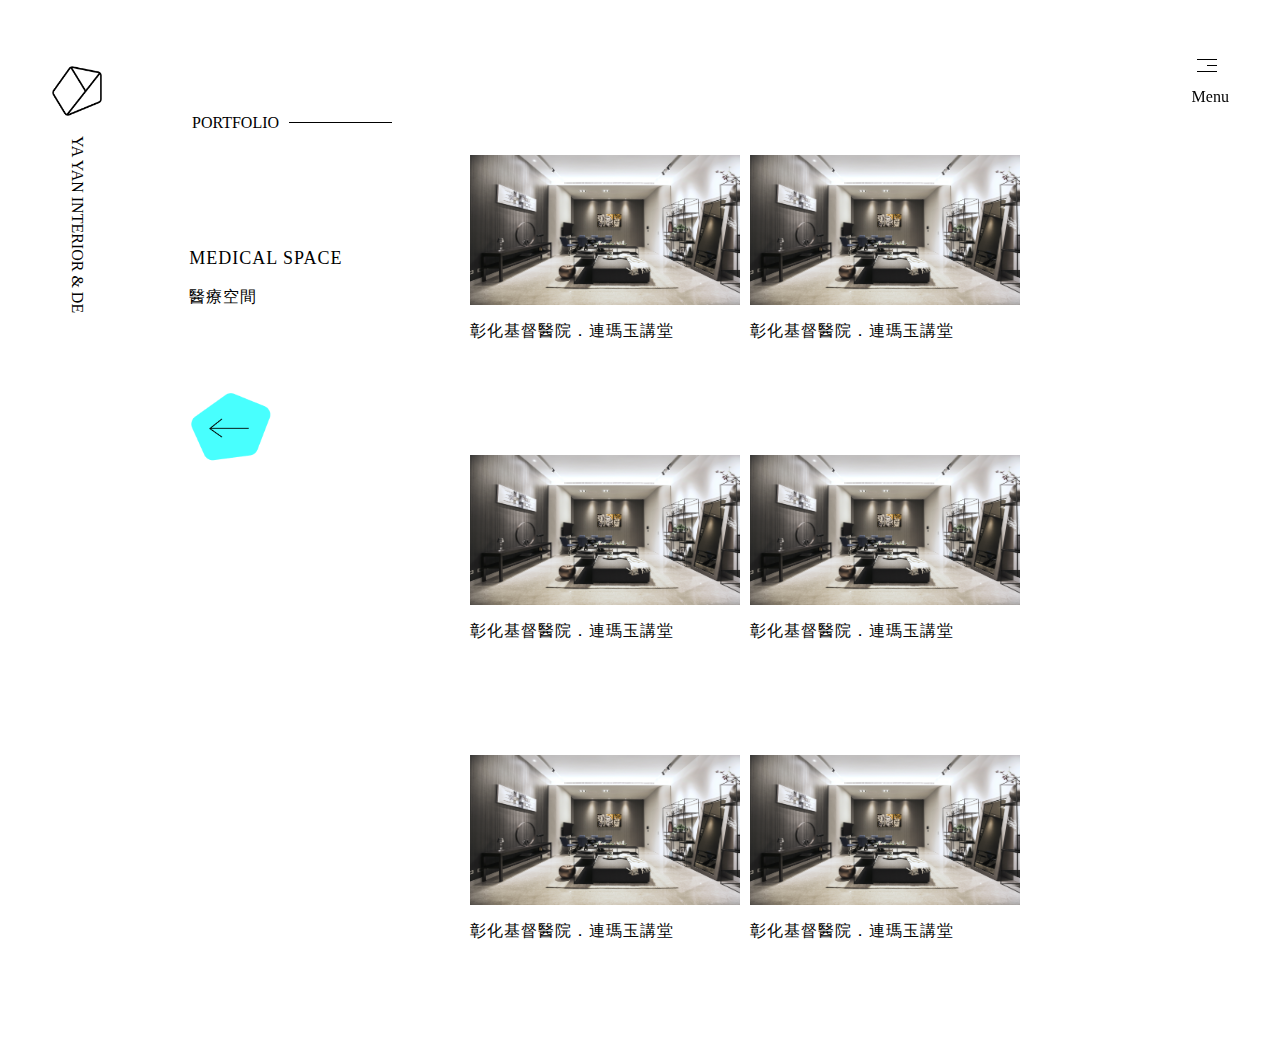
==== category-medical.html @ d831ab02 "category page" ====
<!DOCTYPE html>
<html lang="en">
<head>
    <meta charset="UTF-8">
    <meta name="viewport" content="width=device-width, initial-scale=1.0">
    <meta http-equiv="X-UA-Compatible" content="ie=edge">
    <title>分類</title>
    
    <link rel="stylesheet" href="./owlcarousel/owl.carousel.min.css">
    <link rel="stylesheet" href="./owlcarousel/owl.theme.default.css">    
    <link rel="stylesheet" href="./css/category.css"> 
</head>
<body>

    <!-- logo -->
    <div class="left-fix-bar">
        <img class="logo" src="./img/logo.png" alt="logo">
        <div style="writing-mode: vertical-rl;">YA YAN INTERIOR & DE</div>
    </div>

    <!-- center portfolio-->
        <div class="portfolio-div">
            <p>PORTFOLIO</p>
            <div class="portfolio-line"></div>
        </div>

    <!-- center scroll bar and img -->
    <div class="center-scroll-and-img-div">
        <div class="center-scroll-img">
            <P class="center-scroll-text-up">MEDICAL SPACE</P>
            <p class="center-scroll-text-down">醫療空間</p>
            <a href="index.html#slide4">
                <div class="center-scroll-background-blue">
                    <img class="center-scroll-arrow" src="./img/arrow-left.png" alt="arrow">
                </div>
            </a>
        </div>

        <div class="center-img-bar">
            <div class="center-img-inside">
                <div class="center-img-pic">
                    <img class="center-imgs" src="./img/index-1-pic.png" alt="pic">
                    <p class="center-img-pic-up-text">MRS. MARJORIE LANDSBOROUGH</p>
                    <p class="center-img-pic-down-text">MEMORIAL HALL</p>
                </div>
                <p class="center-img-text">彰化基督醫院．連瑪玉講堂</p>
            </div>
            <div class="center-img-inside">
                <div class="center-img-pic">
                    <img class="center-imgs" src="./img/index-1-pic.png" alt="pic">
                    <p class="center-img-pic-up-text">MRS. MARJORIE LANDSBOROUGH</p>
                    <p class="center-img-pic-down-text">MEMORIAL HALL</p>
                </div>
                <p class="center-img-text">彰化基督醫院．連瑪玉講堂</p>
            </div>
            <div class="center-img-inside">
                <div class="center-img-pic">
                    <img class="center-imgs" src="./img/index-1-pic.png" alt="pic">
                    <p class="center-img-pic-up-text">MRS. MARJORIE LANDSBOROUGH</p>
                    <p class="center-img-pic-down-text">MEMORIAL HALL</p>
                </div>
                <p class="center-img-text">彰化基督醫院．連瑪玉講堂</p>
            </div>
            <div class="center-img-inside">
                <div class="center-img-pic">
                    <img class="center-imgs" src="./img/index-1-pic.png" alt="pic">
                    <p class="center-img-pic-up-text">MRS. MARJORIE LANDSBOROUGH</p>
                    <p class="center-img-pic-down-text">MEMORIAL HALL</p>
                </div>
                <p class="center-img-text">彰化基督醫院．連瑪玉講堂</p>
            </div>
            <div class="center-img-inside">
                <div class="center-img-pic">
                    <img class="center-imgs" src="./img/index-1-pic.png" alt="pic">
                    <p class="center-img-pic-up-text">MRS. MARJORIE LANDSBOROUGH</p>
                    <p class="center-img-pic-down-text">MEMORIAL HALL</p>
                </div>
                <p class="center-img-text">彰化基督醫院．連瑪玉講堂</p>
            </div>
            <div class="center-img-inside">
                <div class="center-img-pic">
                    <img class="center-imgs" src="./img/index-1-pic.png" alt="pic">
                    <p class="center-img-pic-up-text">MRS. MARJORIE LANDSBOROUGH</p>
                    <p class="center-img-pic-down-text">MEMORIAL HALL</p>
                </div>
                <p class="center-img-text">彰化基督醫院．連瑪玉講堂</p>
            </div>
        </div>
    </div>



    <!-- menu -->

    <div id="right_menu_click_bar" class="right-menu-click-bar">
            <div id="right_close_div" class="right-close-div">
                <div class="right-close-icon">X</div>
                <p class="right-close-text">Close</p>
            </div>
            
            <div class="right-menu-content">
                <img style="display:none; top:17px;" class="right-menu-arrow right-menu-arrow-one" src="./img/arrow-right.png" alt="arrow"><p class="right-content right-content-one">PORFOLIO | 空間</p>
                <img style="display:none" class="right-menu-arrow right-menu-arrow-two" src="./img/arrow-right.png" alt="arrow"><p class="right-content right-content-two">AWARDS | 獲獎</p>
                <img style="display:none" class="right-menu-arrow right-menu-arrow-three" src="./img/arrow-right.png" alt="arrow"><p class="right-content right-content-three">PRESS | 媒體報導</p>
                <img style="display:none" class="right-menu-arrow right-menu-arrow-four" src="./img/arrow-right.png" alt="arrow"><p class="right-content right-content-four">ABOUT | 關於</p>
                <img style="display:none" class="right-menu-arrow right-menu-arrow-five" src="./img/arrow-right.png" alt="arrow"><p class="right-content right-content-five">CONTACT | 聯絡</p>
            </div>
    
            <div class="social">
                <img class="fb" src="./img/fb.png" alt="fb">
                <img class="ig" src="./img/ig.png" alt="ig">
            </div>
    
            <p class="copyright">&copy; 2019 YA YAN DESIGN</p>
    </div>

    <div id="right_menu_icon" class="right-menu-icon">
        <div class="right-menu-line-long"></div>
        <div class="right-menu-line-short"></div>
        <div class="right-menu-line-long"></div>
        <p class="right-menu-text">Menu</p>
    </div>




    <script src="https://ajax.googleapis.com/ajax/libs/jquery/3.4.0/jquery.min.js"></script>
    <script src="./owlcarousel/owl.carousel.min.js"></script>
    <script src="./owlcarousel/owl.carousel.js"></script>
    <script src="./js/category.js"></script>
</body>
</html>
---- css/category.css ----
/* left fix */

.left-fix-bar{
    position: fixed;
    left: 2%;
    top: 4%;
    display: flex;
    flex-direction: column;
    align-items: center;
    background-color: white;
    width: 8%;
    height: 100%;
    text-align: center;
    transition: all 1s; 
}

.logo{
    height: 50px;
    width: 50px !important;
    padding: 30px 0px 20px 0px;
}


/* menu */

.right-menu-click-bar{
    visibility: hidden;
    z-index: 10;
    opacity: 0.9;
    position: fixed;
    right: 0;
    bottom: 0;
    width: 10%;
    height: 100%;
    background-image: url('../img/menu-bar.png');
    background-repeat: no-repeat;
    background-position-x: center;
    background-position-y: center;
    background-size: cover;
    transition: all 0.6s ease 0s;
}

.right-close-div{
    position: absolute;
    right: 0;
    top: 5%;
    width: 25%;
    display: flex;
    justify-content: center;
    align-items: center;
    flex-direction: column;
    cursor: pointer;
}

.right-close-icon{
    font-size: 40px;
}

.right-close-text{
    letter-spacing: 2px;
}

.right-menu-content{
    position: absolute;
    top: 30%;
    right: 24%;
}

.right-menu-content{

}

.right-content{
    font-weight: bold;
    letter-spacing: 4px;
}

.right-menu-arrow{
    width: 30px !important;
    position: absolute;
    left: -40px;
}  

.right-content:hover{
    background-color: #48FFFE;
    cursor: pointer;
}

.social{
    display: flex;
    position: absolute;
    bottom: 24%;
    right: 21%;
    width: 200px;
}

.fb{
    height: 18px !important;
    width: 9px !important;
    padding-right: 16px;
    cursor: pointer;
}

.ig{
    width: 18px !important;
    height: 18px !important;
    cursor: pointer;
}

.copyright{
    position: absolute;
    bottom: 2%;
    right: 26%;
}

/* menu icon */

.right-menu-icon{
    z-index: 9;
    position: fixed;
    top: 6%;
    right: 3%;
    cursor: pointer;
    width: 50px;
    height: 50px;
    transition: all 1s;
}

.right-menu-line-long{
    width: 20px;
    height: 1px;
    background-color: black;
    margin: 5px;
    transition: all 0.6s;
}

.right-menu-line-long:hover{
    width: 10px;
}

.right-menu-line-short{
    width: 10px;
    height: 1px;
    background-color: black;
    margin: 5px 5px 5px 15px;
    transition: all 0.6s;
}

.right-menu-line-short:hover{
    width: 20px;
    margin: 5px;
}

.right-menu-text{
    cursor: pointer;
}

/* center portfolio*/

.portfolio-div{
    display: flex;
    justify-content: center;
    align-items: center;
    position: absolute;
    left: 15%;
    top: 100px;
    height: 5%;
    width: 200px;
    transition: all 0.2s 1s;
}

.portfolio-line{
    width: 150px;
    height: 1px;
    background-color: black;
    margin-left: 10px;
}

/* center scroll and img */
/* scroll */

.center-scroll-and-img-div{
    display: flex;
    position: absolute;
    top: 150px;
    left: 14%;
    height: 100%;
    width: 80%;
}

.center-scroll-img{
    width: 25%;
    padding-top: 80px;
}

.center-scroll-text-up{
    letter-spacing: 1px;
    font-size: 18px;
    width: 160px;
    padding-left: 10px;
}

.center-scroll-text-down{
    letter-spacing: 1px;
    padding-left: 10px;
}

.center-scroll-background-blue{
    width: 100px;
    height: 100px;
    display: flex;
    justify-content: center;
    align-items: center;
    background-image: url('../img/scroll-three.png');
    background-repeat: no-repeat;
    background-position-x: center;
    background-position-y: center;
    background-size: cover;
    cursor: pointer;
    margin-top: 70px;
}

.center-scroll-arrow{
    width: 40px;
}

/* img */

.center-img-bar{
    width: 75%;
    padding-left: 40px;
    display: flex;
    flex-wrap: wrap;
}

.center-img-inside{
    height: 230px;
    padding: 5px;
}

.center-img-pic{
    position: relative;
    width: 270px;
    height: 150px;
    cursor: pointer;
    background-color: black;
    display: flex;
    flex-direction: column;
    justify-content: center;
    align-items: center;
}

.center-imgs{
    position: absolute;
    width: 270px;
    height: 150px;
    background-image: url('../img/index-1-pic.png');
    background-repeat: no-repeat;
    background-position-x: center;
    background-position-y: center;
    background-size: cover;
}

.center-img-pic-up-text{
    color: white;
    margin: 0px;
    line-height: 32px;
}

.center-img-pic-down-text{
    color: white;
    margin: 0px;
}

.center-img-text{
    letter-spacing: 1px;
}
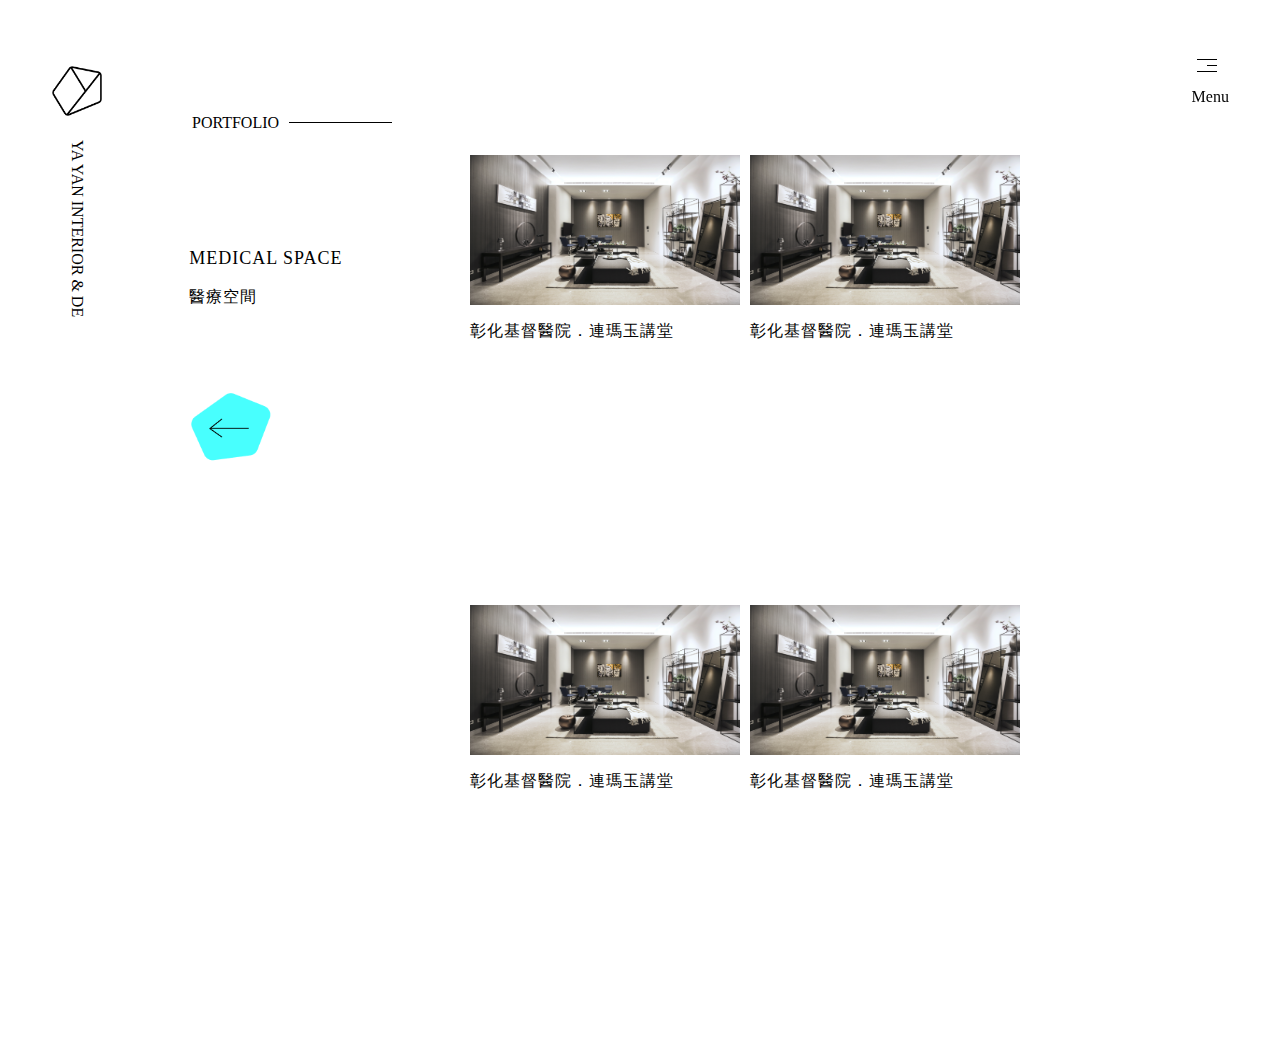
==== commit f1ef34b0: "all" ====
--- a/category-medical.html
+++ b/category-medical.html
@@ -14,7 +14,7 @@
 
     <!-- logo -->
     <div class="left-fix-bar">
-        <img class="logo" src="./img/logo.png" alt="logo">
+        <a href="./index.html"><img class="logo" src="./img/logo.png" alt="logo"></a>
         <div style="writing-mode: vertical-rl;">YA YAN INTERIOR & DE</div>
     </div>
 
@@ -38,27 +38,13 @@
 
         <div class="center-img-bar">
             <div class="center-img-inside">
-                <div class="center-img-pic">
-                    <img class="center-imgs" src="./img/index-1-pic.png" alt="pic">
-                    <p class="center-img-pic-up-text">MRS. MARJORIE LANDSBOROUGH</p>
-                    <p class="center-img-pic-down-text">MEMORIAL HALL</p>
-                </div>
-                <p class="center-img-text">彰化基督醫院．連瑪玉講堂</p>
-            </div>
-            <div class="center-img-inside">
-                <div class="center-img-pic">
-                    <img class="center-imgs" src="./img/index-1-pic.png" alt="pic">
-                    <p class="center-img-pic-up-text">MRS. MARJORIE LANDSBOROUGH</p>
-                    <p class="center-img-pic-down-text">MEMORIAL HALL</p>
-                </div>
-                <p class="center-img-text">彰化基督醫院．連瑪玉講堂</p>
-            </div>
-            <div class="center-img-inside">
-                <div class="center-img-pic">
-                    <img class="center-imgs" src="./img/index-1-pic.png" alt="pic">
-                    <p class="center-img-pic-up-text">MRS. MARJORIE LANDSBOROUGH</p>
-                    <p class="center-img-pic-down-text">MEMORIAL HALL</p>
-                </div>
+                <a style="text-decoration: none;" href="marjorie.html">
+                    <div class="center-img-pic">
+                        <img class="center-imgs" src="./img/index-1-pic.png" alt="pic">
+                        <p class="center-img-pic-up-text">MRS. MARJORIE LANDSBOROUGH</p>
+                        <p class="center-img-pic-down-text">MEMORIAL HALL</p>
+                    </div>
+                </a>
                 <p class="center-img-text">彰化基督醫院．連瑪玉講堂</p>
             </div>
             <div class="center-img-inside">
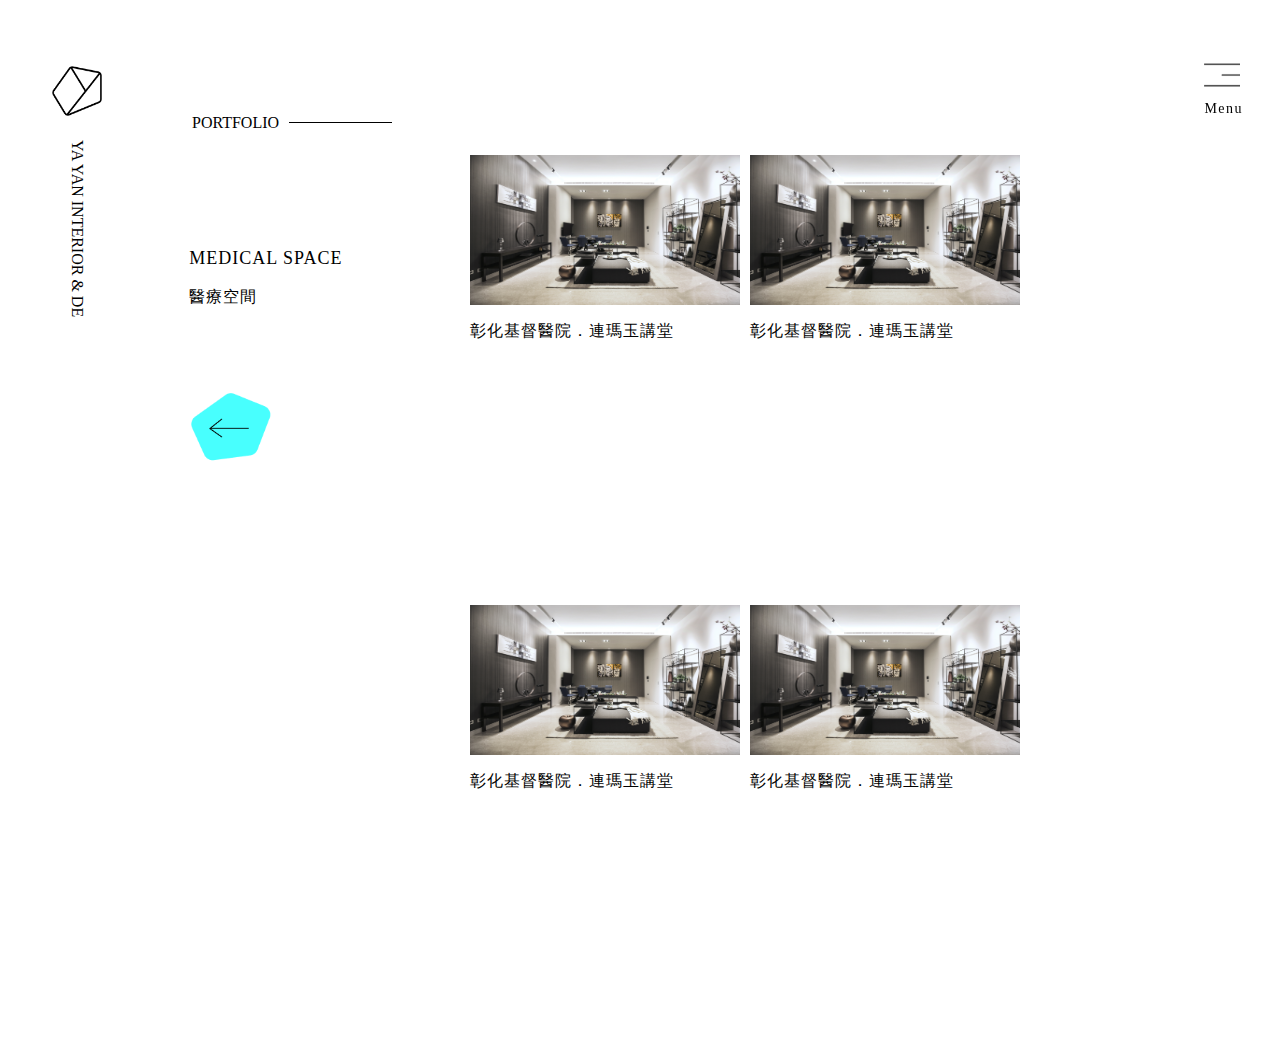
==== commit 8bf5077a: "menu bar" ====
--- a/category-medical.html
+++ b/category-medical.html
@@ -9,6 +9,7 @@
     <link rel="stylesheet" href="./owlcarousel/owl.carousel.min.css">
     <link rel="stylesheet" href="./owlcarousel/owl.theme.default.css">    
     <link rel="stylesheet" href="./css/category.css"> 
+    <link rel="stylesheet" href="./css/menu.css"> 
 </head>
 <body>
 
@@ -78,33 +79,48 @@
 
     <!-- menu -->
 
-    <div id="right_menu_click_bar" class="right-menu-click-bar">
-            <div id="right_close_div" class="right-close-div">
-                <div class="right-close-icon">X</div>
-                <p class="right-close-text">Close</p>
-            </div>
-            
-            <div class="right-menu-content">
-                <img style="display:none; top:17px;" class="right-menu-arrow right-menu-arrow-one" src="./img/arrow-right.png" alt="arrow"><p class="right-content right-content-one">PORFOLIO | 空間</p>
-                <img style="display:none" class="right-menu-arrow right-menu-arrow-two" src="./img/arrow-right.png" alt="arrow"><p class="right-content right-content-two">AWARDS | 獲獎</p>
-                <img style="display:none" class="right-menu-arrow right-menu-arrow-three" src="./img/arrow-right.png" alt="arrow"><p class="right-content right-content-three">PRESS | 媒體報導</p>
-                <img style="display:none" class="right-menu-arrow right-menu-arrow-four" src="./img/arrow-right.png" alt="arrow"><p class="right-content right-content-four">ABOUT | 關於</p>
-                <img style="display:none" class="right-menu-arrow right-menu-arrow-five" src="./img/arrow-right.png" alt="arrow"><p class="right-content right-content-five">CONTACT | 聯絡</p>
-            </div>
-    
-            <div class="social">
-                <img class="fb" src="./img/fb.png" alt="fb">
-                <img class="ig" src="./img/ig.png" alt="ig">
-            </div>
-    
-            <p class="copyright">&copy; 2019 YA YAN DESIGN</p>
+    <!-- menu -->
+
+    <div id="page_one_menu_icon" class="page-one-menu-icon">
+        <div class="page-menu-icon"></div>
+        <p class="page-one-menu-text">Menu</p>
     </div>
 
-    <div id="right_menu_icon" class="right-menu-icon">
-        <div class="right-menu-line-long"></div>
-        <div class="right-menu-line-short"></div>
-        <div class="right-menu-line-long"></div>
-        <p class="right-menu-text">Menu</p>
+
+    <!-- menu bar/////////////////////////////////////////////////////////////////////////////////////////////////////////////////// -->
+    <div id="page_one_menu_click_bar" class="page-one-menu-click-bar">
+        <div id="page_one_close_div" class="page-one-close-div">
+            <div class="page-one-close-icon"></div>
+            <p class="page-one-close-text">Close</p>
+        </div>
+        <div class="page-one-menu-bar">
+            <div class="page-one-menu-content">
+                <div class="page-one-menu-word-img-box">
+                    <img class="page-one-menu-arrow page-one-menu-arrow-one" src="./img/arrow-right.png" alt="arrow">
+                    <p class="page-one-content page-one-content-one">PORTFOLIO | 空間</p>
+                </div>
+                <div class="page-one-menu-word-img-box">
+                    <img class="page-one-menu-arrow page-one-menu-arrow-three" src="./img/arrow-right.png" alt="arrow">
+                    <p class="page-one-content page-one-content-three">PRESS | 媒體報導</p>
+                </div>
+                <div class="page-one-menu-word-img-box">
+                    <img class="page-one-menu-arrow page-one-menu-arrow-four" src="./img/arrow-right.png" alt="arrow">
+                    <p class="page-one-content page-one-content-four">ABOUT | 關於</p>
+                </div>
+                <div class="page-one-menu-word-img-box">
+                    <img class="page-one-menu-arrow page-one-menu-arrow-five" src="./img/arrow-right.png" alt="arrow">
+                    <p class="page-one-content page-one-content-five">CONTACT | 聯絡</p>
+                </div>
+            </div>
+
+            <div class="page-one-social">
+                <img class="page-one-fb" src="./img/fb.png" alt="fb">
+                <img class="page-one-ig" src="./img/ig.png" alt="ig">
+            </div>
+
+            <p class="page-one-copyright">&copy; 2019 YA YAN DESIGN</p>
+        </div>
+
     </div>
 
 
@@ -114,5 +130,6 @@
     <script src="./owlcarousel/owl.carousel.min.js"></script>
     <script src="./owlcarousel/owl.carousel.js"></script>
     <script src="./js/category.js"></script>
+    <script src="./js/menu.js"></script>
 </body>
 </html>--- a/css/menu.css
+++ b/css/menu.css
@@ -0,0 +1,180 @@
+
+/* menuuuuuuuuuuuuuuuuuuuuuuuuuuuuuuuuuuuuuuuu */
+
+/* menu outside */
+
+.page-one-menu-icon{
+    z-index: 9;
+    position: fixed;
+    top: 7%;
+    right: 2%;
+    cursor: pointer;
+    width: 50px;
+    height: 50px;
+    transition: all 1s;
+}
+
+.page-menu-icon{
+    background-image: url('../img/menu-icon.png');
+    background-repeat: no-repeat;
+    background-size: cover;
+    background-position-x: center;
+    background-position-y: center;
+    width: 36px;
+    height: 24px;
+}
+
+.page-menu-icon:hover{
+    background-image: url('../img/close-menu.png');
+    background-repeat: no-repeat;
+    background-size: cover;
+    background-position-x: center;
+    background-position-y: center;
+    transition: all 0.6s linear;
+}
+
+.page-one-menu-text{
+    font-size: 14px;
+    cursor: pointer;
+    letter-spacing: 1.5px;
+}
+
+
+/* menu inside */
+
+
+.page-one-menu-click-bar{
+    visibility: hidden;
+    z-index: 10;
+    opacity: 0.9;
+    position: fixed;
+    right: 0;
+    bottom: 0;
+    width: 10%;
+    height: 100%;
+    background-image: url('../img/menu-bar.png');
+    background-repeat: no-repeat;
+    background-position-x: center;
+    background-position-y: center;
+    background-size: cover;
+    transition: all 0.6s ease 0s;
+}
+
+.page-one-close-div{
+    position: absolute;
+    top: 6%;
+    right: 5%;
+    width: 50px;
+    display: flex;
+    justify-content: center;
+    align-items: center;
+    flex-direction: column;
+    cursor: pointer;
+}
+
+.page-one-close-icon{
+    background-image: url('../img/close-menu.png');
+    background-repeat: no-repeat;
+    background-position-x: center;
+    background-position-y: center;
+    font-size: 40px;
+    width: 36px;
+    height: 36px;
+}
+
+.page-one-close-text{
+    margin-top: 6px;
+    letter-spacing: 2px;
+}
+
+.page-one-menu-bar{
+    height: 70%;
+    width: 60%;
+    display: flex;
+    flex-direction: column;
+    justify-content: space-around;
+    padding-left: 30%;
+    padding-top: 20%;
+}
+
+.page-one-menu-content{
+    /* position: absolute;
+    top: 30%;
+    right: 32%; */
+}
+
+.page-one-content{
+    font-weight: 300;
+    letter-spacing: 4px;
+}
+
+.page-one-content-three{
+
+}
+
+.page-one-menu-word-img-box{
+    display: flex;
+    align-items: baseline;
+}
+
+.page-one-menu-arrow{
+    width: 30px;
+    height: 12px;
+    padding-right: 4px;
+    /* position: absolute;
+    left: -40px; */
+}  
+
+.page-one-menu-arrow-one{
+    display:none; 
+    top:17px;
+}
+
+.page-one-menu-arrow-two{
+    display:none;
+}
+
+.page-one-menu-arrow-three{
+    display:none;
+}
+
+.page-one-menu-arrow-four{
+    display:none;
+}
+
+.page-one-menu-arrow-five{
+    display:none;
+}
+
+.page-one-content:hover{
+    background-color: #48FFFE;
+    cursor: pointer;
+}
+
+.page-one-social{
+    display: flex;
+    /* position: absolute;
+    bottom: 24%;
+    right: 27%; */
+    /* width: 200px; */
+}
+
+.page-one-fb{
+    height: 18px !important;
+    width: 9px !important;
+    padding-right: 16px;
+    cursor: pointer;
+}
+
+.page-one-ig{
+    width: 18px !important;
+    height: 18px !important;
+    cursor: pointer;
+}
+
+.page-one-copyright{
+    /* position: absolute;
+    bottom: 2%;
+    right: 25%; */
+    letter-spacing: 2px;
+}
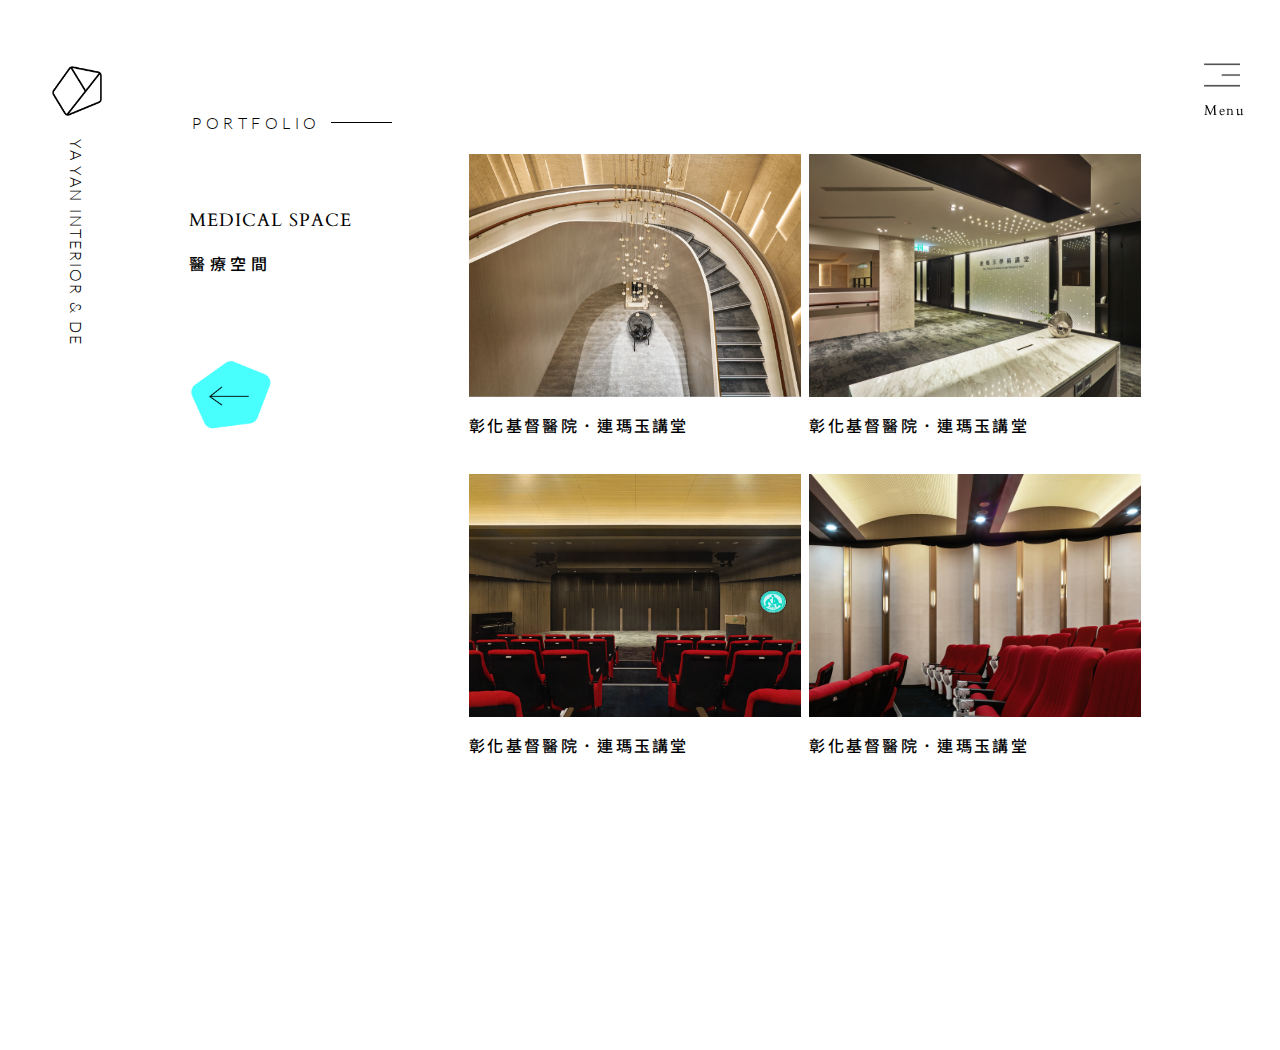
==== commit 8286540a: "portfolio" ====
--- a/category-medical.html
+++ b/category-medical.html
@@ -5,28 +5,86 @@
     <meta name="viewport" content="width=device-width, initial-scale=1.0">
     <meta http-equiv="X-UA-Compatible" content="ie=edge">
     <title>分類</title>
-    
+    <link href="https://fonts.googleapis.com/css?family=Noto+Sans+TC&display=swap" rel="stylesheet">
+    <link href="https://fonts.googleapis.com/css?family=Cardo&display=swap" rel="stylesheet">
+    <link href="https://fonts.googleapis.com/css?family=Lato&display=swap" rel="stylesheet">
     <link rel="stylesheet" href="./owlcarousel/owl.carousel.min.css">
     <link rel="stylesheet" href="./owlcarousel/owl.theme.default.css">    
     <link rel="stylesheet" href="./css/category.css"> 
     <link rel="stylesheet" href="./css/menu.css"> 
 </head>
 <body>
+<style>
+.center-img-pic-1{
+    background: url("./img/marjorie/marjorie-2.png");
+    background-repeat: no-repeat;
+    background-size: cover;
+    background-position-x: center;
+    background-position-y: center;
+}
+
+.center-img-pic-1:hover{
+    background: black;
+    color: white;
+}
+
+.center-img-pic-2{
+    background: url("./img/marjorie/marjorie-3.png");
+    background-repeat: no-repeat;
+    background-size: cover;
+    background-position-x: center;
+    background-position-y: center;
+}
+
+.center-img-pic-2:hover{
+    background: black;
+    color: white;
+}
+
+.center-img-pic-3{
+    background: url("./img/marjorie/marjorie-5.png");
+    background-repeat: no-repeat;
+    background-size: cover;
+    background-position-x: center;
+    background-position-y: center;
+}
+
+.center-img-pic-3:hover{
+    background: black;
+    color: white;
+}
+
+.center-img-pic-4{
+    background: url("./img/marjorie/marjorie-6.png");
+    background-repeat: no-repeat;
+    background-size: cover;
+    background-position-x: center;
+    background-position-y: center;
+}
+
+.center-img-pic-4:hover{
+    background: black;
+    color: white;
+}
+
+</style>
+
 
     <!-- logo -->
     <div class="left-fix-bar">
         <a href="./index.html"><img class="logo" src="./img/logo.png" alt="logo"></a>
-        <div style="writing-mode: vertical-rl;">YA YAN INTERIOR & DE</div>
+        <div class="yayan">YA YAN INTERIOR & DE</div>
     </div>
 
     <!-- center portfolio-->
         <div class="portfolio-div">
-            <p>PORTFOLIO</p>
+            <p class="protfolio-word">PORTFOLIO</p>
             <div class="portfolio-line"></div>
         </div>
 
     <!-- center scroll bar and img -->
     <div class="center-scroll-and-img-div">
+
         <div class="center-scroll-img">
             <P class="center-scroll-text-up">MEDICAL SPACE</P>
             <p class="center-scroll-text-down">醫療空間</p>
@@ -38,40 +96,38 @@
         </div>
 
         <div class="center-img-bar">
-            <div class="center-img-inside">
-                <a style="text-decoration: none;" href="marjorie.html">
-                    <div class="center-img-pic">
-                        <img class="center-imgs" src="./img/index-1-pic.png" alt="pic">
+            <div class="center-img-two-row">
+                <div class="center-img-inside">
+                        <div class="center-img-pic-all center-img-pic-1">
+                            <p class="center-img-pic-up-text">MRS. MARJORIE LANDSBOROUGH</p>
+                            <p class="center-img-pic-down-text">MEMORIAL HALL</p>
+                        </div>
+                    <p class="center-img-text">彰化基督醫院．連瑪玉講堂</p>
+                </div>
+                <div class="center-img-inside">
+                    <div class="center-img-pic-all center-img-pic-2">
                         <p class="center-img-pic-up-text">MRS. MARJORIE LANDSBOROUGH</p>
                         <p class="center-img-pic-down-text">MEMORIAL HALL</p>
                     </div>
-                </a>
-                <p class="center-img-text">彰化基督醫院．連瑪玉講堂</p>
+                    <p class="center-img-text">彰化基督醫院．連瑪玉講堂</p>
+                </div>
             </div>
-            <div class="center-img-inside">
-                <div class="center-img-pic">
-                    <img class="center-imgs" src="./img/index-1-pic.png" alt="pic">
-                    <p class="center-img-pic-up-text">MRS. MARJORIE LANDSBOROUGH</p>
-                    <p class="center-img-pic-down-text">MEMORIAL HALL</p>
+            <div class="center-img-two-row">
+                <div class="center-img-inside">
+                    <div class="center-img-pic-all center-img-pic-3">
+                        <p class="center-img-pic-up-text">MRS. MARJORIE LANDSBOROUGH</p>
+                        <p class="center-img-pic-down-text">MEMORIAL HALL</p>
+                    </div>
+                    <p class="center-img-text">彰化基督醫院．連瑪玉講堂</p>
                 </div>
-                <p class="center-img-text">彰化基督醫院．連瑪玉講堂</p>
-            </div>
-            <div class="center-img-inside">
-                <div class="center-img-pic">
-                    <img class="center-imgs" src="./img/index-1-pic.png" alt="pic">
-                    <p class="center-img-pic-up-text">MRS. MARJORIE LANDSBOROUGH</p>
-                    <p class="center-img-pic-down-text">MEMORIAL HALL</p>
+                <div class="center-img-inside">
+                    <div class="center-img-pic-all center-img-pic-4">
+                        <p class="center-img-pic-up-text">MRS. MARJORIE LANDSBOROUGH</p>
+                        <p class="center-img-pic-down-text">MEMORIAL HALL</p>
+                    </div>
+                    <p class="center-img-text">彰化基督醫院．連瑪玉講堂</p>
                 </div>
-                <p class="center-img-text">彰化基督醫院．連瑪玉講堂</p>
-            </div>
-            <div class="center-img-inside">
-                <div class="center-img-pic">
-                    <img class="center-imgs" src="./img/index-1-pic.png" alt="pic">
-                    <p class="center-img-pic-up-text">MRS. MARJORIE LANDSBOROUGH</p>
-                    <p class="center-img-pic-down-text">MEMORIAL HALL</p>
-                </div>
-                <p class="center-img-text">彰化基督醫院．連瑪玉講堂</p>
-            </div>
+              </div>
         </div>
     </div>
 
@@ -131,5 +187,13 @@
     <script src="./owlcarousel/owl.carousel.js"></script>
     <script src="./js/category.js"></script>
     <script src="./js/menu.js"></script>
+
+    <script>
+        $('.center-img-pic-1').click(function(){
+            window.location.href = './marjorie.html';
+        })
+    </script>
+
+
 </body>
 </html>--- a/css/category.css
+++ b/css/category.css
@@ -1,3 +1,21 @@
+p{
+    font-family: 'Cardo', 'Noto Sans TC';
+    font-weight: 300;
+}
+
+div{
+    font-family: 'Lato', 'Noto Sans TC';
+    font-weight: 300;
+}
+
+h1{
+    font-family:  'Cardo', 'Noto Sans TC';
+}
+
+h3{
+    font-family:  'Cardo', 'Noto Sans TC';
+}
+
 /* left fix */
 
 .left-fix-bar{
@@ -20,139 +38,9 @@
     padding: 30px 0px 20px 0px;
 }
 
-
-/* menu */
-
-.right-menu-click-bar{
-    visibility: hidden;
-    z-index: 10;
-    opacity: 0.9;
-    position: fixed;
-    right: 0;
-    bottom: 0;
-    width: 10%;
-    height: 100%;
-    background-image: url('../img/menu-bar.png');
-    background-repeat: no-repeat;
-    background-position-x: center;
-    background-position-y: center;
-    background-size: cover;
-    transition: all 0.6s ease 0s;
-}
-
-.right-close-div{
-    position: absolute;
-    right: 0;
-    top: 5%;
-    width: 25%;
-    display: flex;
-    justify-content: center;
-    align-items: center;
-    flex-direction: column;
-    cursor: pointer;
-}
-
-.right-close-icon{
-    font-size: 40px;
-}
-
-.right-close-text{
+.yayan{
+    writing-mode: vertical-rl;
     letter-spacing: 2px;
-}
-
-.right-menu-content{
-    position: absolute;
-    top: 30%;
-    right: 24%;
-}
-
-.right-menu-content{
-
-}
-
-.right-content{
-    font-weight: bold;
-    letter-spacing: 4px;
-}
-
-.right-menu-arrow{
-    width: 30px !important;
-    position: absolute;
-    left: -40px;
-}  
-
-.right-content:hover{
-    background-color: #48FFFE;
-    cursor: pointer;
-}
-
-.social{
-    display: flex;
-    position: absolute;
-    bottom: 24%;
-    right: 21%;
-    width: 200px;
-}
-
-.fb{
-    height: 18px !important;
-    width: 9px !important;
-    padding-right: 16px;
-    cursor: pointer;
-}
-
-.ig{
-    width: 18px !important;
-    height: 18px !important;
-    cursor: pointer;
-}
-
-.copyright{
-    position: absolute;
-    bottom: 2%;
-    right: 26%;
-}
-
-/* menu icon */
-
-.right-menu-icon{
-    z-index: 9;
-    position: fixed;
-    top: 6%;
-    right: 3%;
-    cursor: pointer;
-    width: 50px;
-    height: 50px;
-    transition: all 1s;
-}
-
-.right-menu-line-long{
-    width: 20px;
-    height: 1px;
-    background-color: black;
-    margin: 5px;
-    transition: all 0.6s;
-}
-
-.right-menu-line-long:hover{
-    width: 10px;
-}
-
-.right-menu-line-short{
-    width: 10px;
-    height: 1px;
-    background-color: black;
-    margin: 5px 5px 5px 15px;
-    transition: all 0.6s;
-}
-
-.right-menu-line-short:hover{
-    width: 20px;
-    margin: 5px;
-}
-
-.right-menu-text{
-    cursor: pointer;
 }
 
 /* center portfolio*/
@@ -167,6 +55,11 @@
     height: 5%;
     width: 200px;
     transition: all 0.2s 1s;
+}
+
+.protfolio-word{
+    font-family: 'lato';
+    letter-spacing: 4.5px;
 }
 
 .portfolio-line{
@@ -190,18 +83,18 @@
 
 .center-scroll-img{
     width: 25%;
-    padding-top: 80px;
+    padding-top: 40px;
 }
 
 .center-scroll-text-up{
     letter-spacing: 1px;
     font-size: 18px;
-    width: 160px;
     padding-left: 10px;
 }
 
 .center-scroll-text-down{
-    letter-spacing: 1px;
+    font-weight: 500;
+    letter-spacing: 4.5px;
     padding-left: 10px;
 }
 
@@ -229,51 +122,47 @@
 .center-img-bar{
     width: 75%;
     padding-left: 40px;
+}
+
+
+.center-img-two-row{
     display: flex;
-    flex-wrap: wrap;
 }
 
 .center-img-inside{
-    height: 230px;
-    padding: 5px;
+    width: 45%;
+    height: 300px;
+    display: flex;
+    flex-direction: column;
+    padding: 4px 4px 16px;
 }
 
-.center-img-pic{
-    position: relative;
-    width: 270px;
-    height: 150px;
-    cursor: pointer;
-    background-color: black;
+.center-img-pic-all{
+    width: 100%;
+    height: 100%;
     display: flex;
     flex-direction: column;
+    align-items: center;
     justify-content: center;
-    align-items: center;
-}
-
-.center-imgs{
-    position: absolute;
-    width: 270px;
-    height: 150px;
-    background-image: url('../img/index-1-pic.png');
-    background-repeat: no-repeat;
-    background-position-x: center;
-    background-position-y: center;
-    background-size: cover;
+    cursor: pointer;
+    color: transparent;
 }
 
 .center-img-pic-up-text{
-    color: white;
     margin: 0px;
     line-height: 32px;
+    letter-spacing: 0.8px;
+    font-size: 18px;
 }
 
 .center-img-pic-down-text{
-    color: white;
     margin: 0px;
+    font-size: 26px;
 }
 
 .center-img-text{
-    letter-spacing: 1px;
+    font-weight: 500;
+    letter-spacing: 2.3px;
 }
 
 
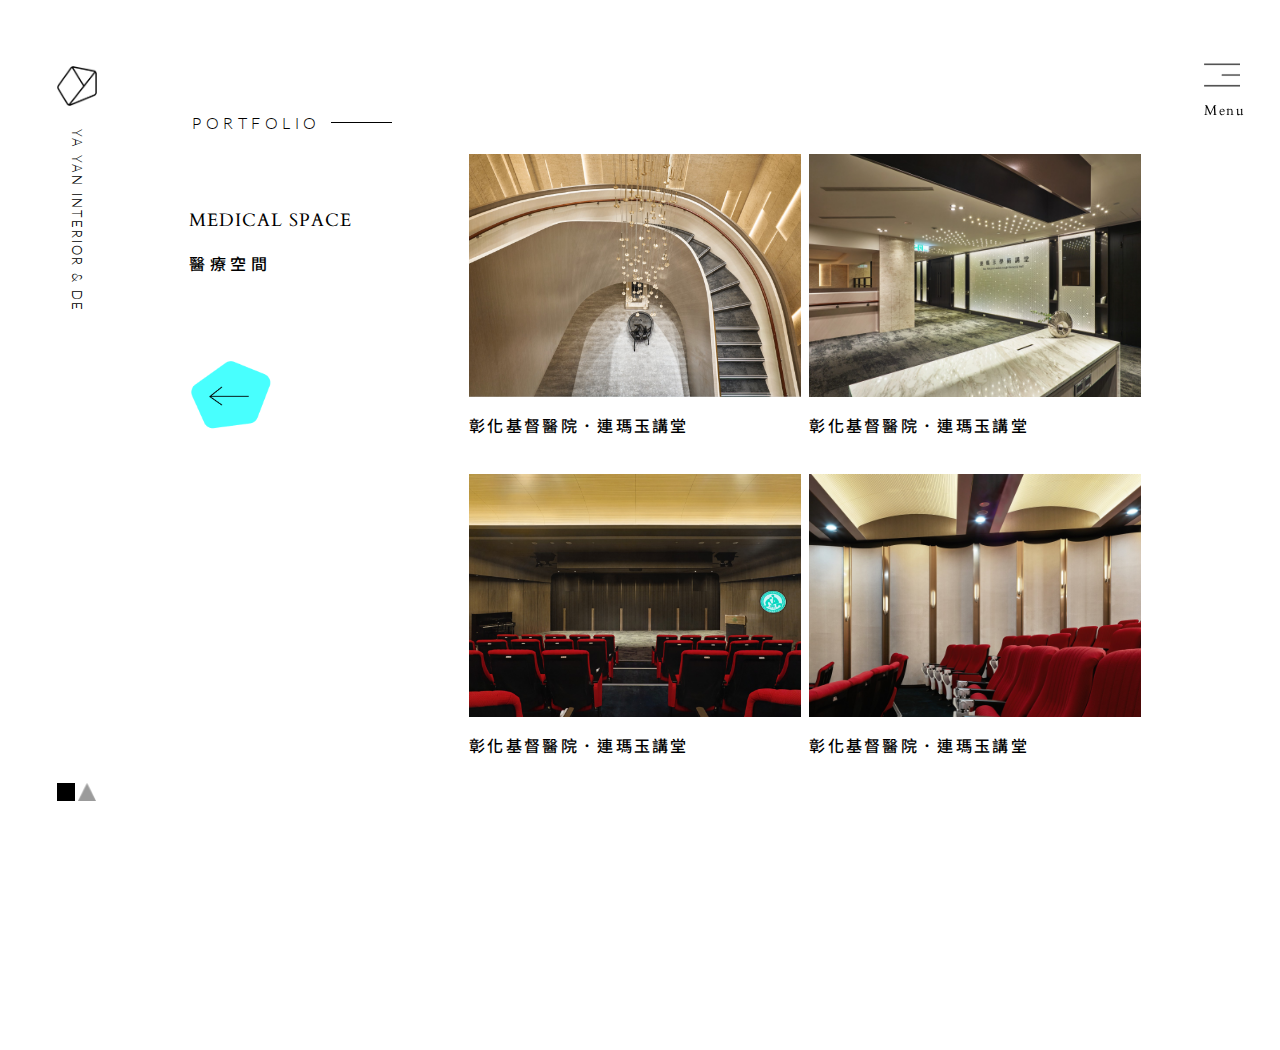
==== commit bc8dcf81: "transition" ====
--- a/category-medical.html
+++ b/category-medical.html
@@ -12,6 +12,7 @@
     <link rel="stylesheet" href="./owlcarousel/owl.theme.default.css">    
     <link rel="stylesheet" href="./css/category.css"> 
     <link rel="stylesheet" href="./css/menu.css"> 
+    <link rel="stylesheet" href="./css/hover.css"> 
 </head>
 <body>
 <style>
@@ -74,6 +75,10 @@
     <div class="left-fix-bar">
         <a href="./index.html"><img class="logo" src="./img/logo.png" alt="logo"></a>
         <div class="yayan">YA YAN INTERIOR & DE</div>
+        <div class="left-bottom-dot">
+            <div class="rectangle"></div>
+            <div class="triangle"></div>
+        </div>
     </div>
 
     <!-- center portfolio-->
--- a/css/category.css
+++ b/css/category.css
@@ -33,14 +33,55 @@
 }
 
 .logo{
-    height: 50px;
-    width: 50px !important;
+    height: 40px;
+    width: 40px !important;
     padding: 30px 0px 20px 0px;
 }
 
 .yayan{
+    font-size: 13px;
     writing-mode: vertical-rl;
     letter-spacing: 2px;
+}
+
+.left-bottom-dot{
+    position: absolute;
+    left: 28%;
+    bottom: 11%;
+    height: 10%;
+    width: 44%;
+    display: flex;
+    justify-content: space-evenly;
+    align-items: center;
+    transition: all 0.2s 1s;
+}
+
+.rectangle{
+    width: 18px !important;
+    height: 18px;
+    background: url("../img/rectangle.png");
+    background-repeat: no-repeat;
+    background-size: cover;
+    background-position-x: center;
+    background-position-y: center;
+    font-size: 18px;
+    line-height: 16px;
+    cursor: pointer;
+    color: #979797;
+}
+
+.triangle{
+    width: 18px !important;
+    height: 18px;
+    background: url("../img/triangle.png");
+    background-repeat: no-repeat;
+    background-size: cover;
+    background-position-x: center;
+    background-position-y: center;
+    font-size: 18px;
+    line-height: 16px;
+    cursor: pointer;
+    color: #979797;
 }
 
 /* center portfolio*/
@@ -152,12 +193,12 @@
     margin: 0px;
     line-height: 32px;
     letter-spacing: 0.8px;
-    font-size: 18px;
+    font-size: 16px;
 }
 
 .center-img-pic-down-text{
     margin: 0px;
-    font-size: 26px;
+    font-size: 24px;
 }
 
 .center-img-text{
--- a/css/hover.css
+++ b/css/hover.css
@@ -0,0 +1,40 @@
+/* Sweep To Left */
+.hvr-sweep-to-left {
+    display: inline-block;
+    vertical-align: middle;
+    -webkit-transform: perspective(1px) translateZ(0);
+    transform: perspective(1px) translateZ(0);
+    box-shadow: 0 0 1px rgba(0, 0, 0, 0);
+    position: relative;
+    -webkit-transition-property: color;
+    transition-property: color;
+    -webkit-transition-duration: 0.3s;
+    transition-duration: 0.3s;
+  }
+  .hvr-sweep-to-left:before {
+    content: "";
+    position: absolute;
+    z-index: -1;
+    top: 0;
+    left: 0;
+    right: 0;
+    bottom: 0;
+    background: #48FFFE;
+    -webkit-transform: scaleX(0);
+    transform: scaleX(0);
+    -webkit-transform-origin: 100% 50%;
+    transform-origin: 100% 50%;
+    -webkit-transition-property: transform;
+    transition-property: transform;
+    -webkit-transition-duration: 0.3s;
+    transition-duration: 0.3s;
+    -webkit-transition-timing-function: ease-out;
+    transition-timing-function: ease-out;
+  }
+  .hvr-sweep-to-left:hover, .hvr-sweep-to-left:focus, .hvr-sweep-to-left:active {
+    color: white;
+  }
+  .hvr-sweep-to-left:hover:before, .hvr-sweep-to-left:focus:before, .hvr-sweep-to-left:active:before {
+    -webkit-transform: scaleX(1);
+    transform: scaleX(1);
+  }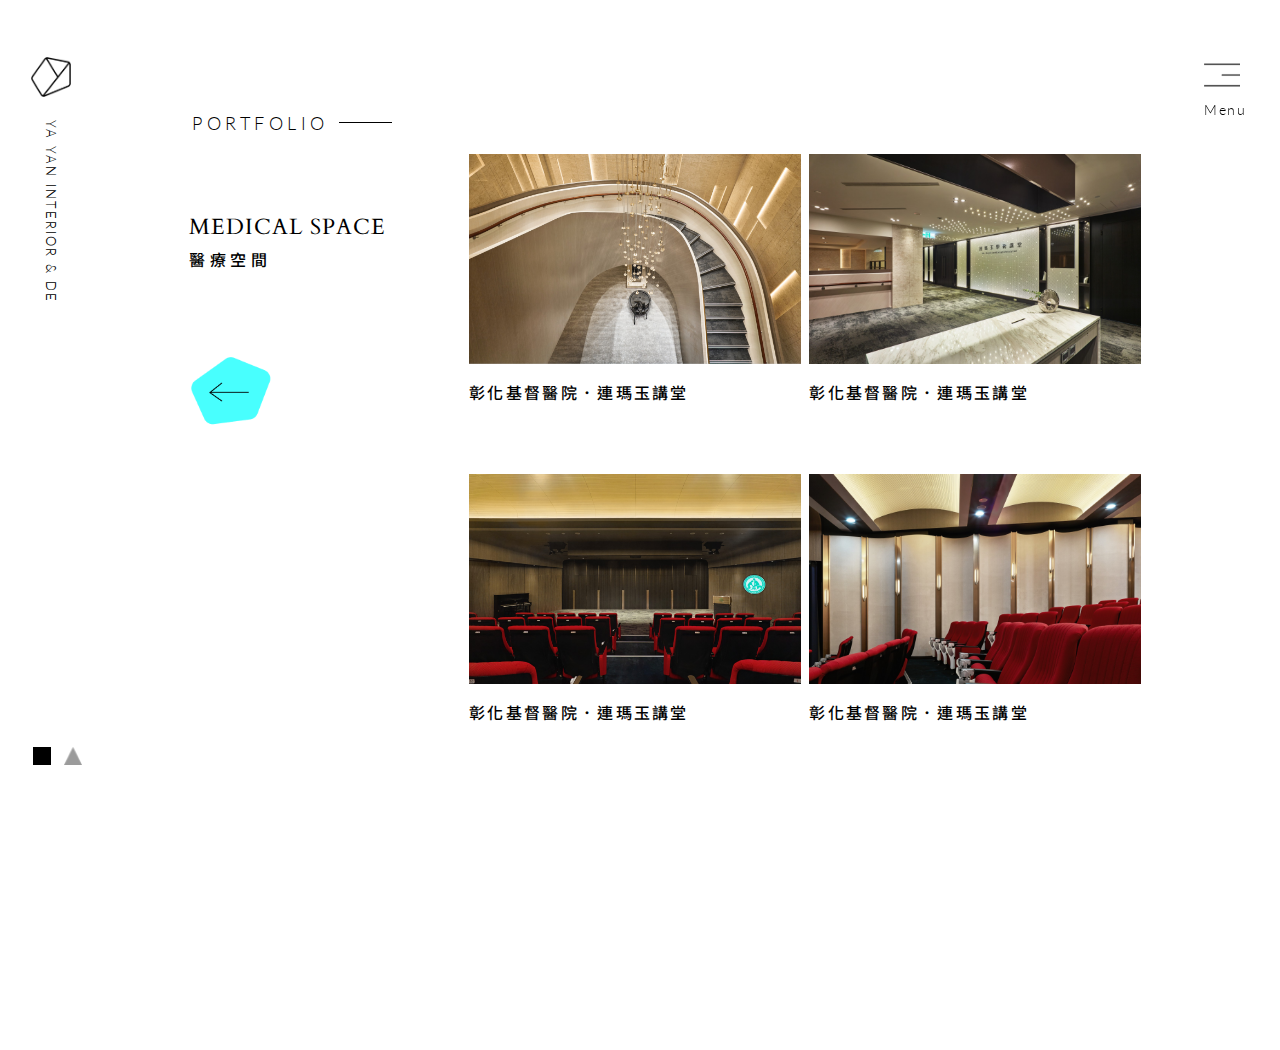
==== commit 38fd62fa: "fix style" ====
--- a/category-medical.html
+++ b/category-medical.html
@@ -75,10 +75,12 @@
     <div class="left-fix-bar">
         <a href="./index.html"><img class="logo" src="./img/logo.png" alt="logo"></a>
         <div class="yayan">YA YAN INTERIOR & DE</div>
-        <div class="left-bottom-dot">
-            <div class="rectangle"></div>
-            <div class="triangle"></div>
-        </div>
+    </div>
+
+    <!-- 中文轉換 -->
+    <div class="left-bottom-dot">
+        <div class="rectangle"></div>
+        <div class="triangle"></div>
     </div>
 
     <!-- center portfolio-->
--- a/css/category.css
+++ b/css/category.css
@@ -20,8 +20,8 @@
 
 .left-fix-bar{
     position: fixed;
-    left: 2%;
-    top: 4%;
+    left: 0%;
+    top: 3%;
     display: flex;
     flex-direction: column;
     align-items: center;
@@ -46,10 +46,10 @@
 
 .left-bottom-dot{
     position: absolute;
-    left: 28%;
+    left: 1.5%;
     bottom: 11%;
     height: 10%;
-    width: 44%;
+    width: 6%;
     display: flex;
     justify-content: space-evenly;
     align-items: center;
@@ -88,7 +88,6 @@
 
 .portfolio-div{
     display: flex;
-    justify-content: center;
     align-items: center;
     position: absolute;
     left: 15%;
@@ -99,15 +98,17 @@
 }
 
 .protfolio-word{
+    font-size: 18px;
     font-family: 'lato';
     letter-spacing: 4.5px;
 }
 
 .portfolio-line{
-    width: 150px;
+    width: 0px;
     height: 1px;
     background-color: black;
     margin-left: 10px;
+    transition: all 0.6s 0.2s linear;
 }
 
 /* center scroll and img */
@@ -129,14 +130,16 @@
 
 .center-scroll-text-up{
     letter-spacing: 1px;
-    font-size: 18px;
+    font-size: 22px;
     padding-left: 10px;
+    margin-bottom: 0px;
 }
 
 .center-scroll-text-down{
     font-weight: 500;
     letter-spacing: 4.5px;
     padding-left: 10px;
+    margin-top: 5px;
 }
 
 .center-scroll-background-blue{
@@ -156,6 +159,11 @@
 
 .center-scroll-arrow{
     width: 40px;
+    transition: all 1s;
+}
+
+.center-scroll-arrow:hover{
+    transform: translate(-10px);
 }
 
 /* img */
@@ -180,7 +188,7 @@
 
 .center-img-pic-all{
     width: 100%;
-    height: 100%;
+    height: 70%;
     display: flex;
     flex-direction: column;
     align-items: center;
--- a/css/menu.css
+++ b/css/menu.css
@@ -25,18 +25,20 @@
 }
 
 .page-menu-icon:hover{
-    background-image: url('../img/close-menu.png');
+    transform: scale(-1);
+    /* background-image: url('../img/close-menu.png');
     background-repeat: no-repeat;
     background-size: cover;
     background-position-x: center;
     background-position-y: center;
-    transition: all 0.6s linear;
+    transition: all 0.6s linear; */
 }
 
 .page-one-menu-text{
     font-size: 14px;
     cursor: pointer;
     letter-spacing: 1.5px;
+    font-family: 'lato';
 }
 
 
@@ -104,6 +106,7 @@
 }
 
 .page-one-content{
+    font-family: 'Lato', 'Noto Sans TC';
     font-weight: 300;
     letter-spacing: 4px;
 }
@@ -176,5 +179,6 @@
     /* position: absolute;
     bottom: 2%;
     right: 25%; */
+    font-family: 'Lato', 'Noto Sans TC';
     letter-spacing: 2px;
 }
